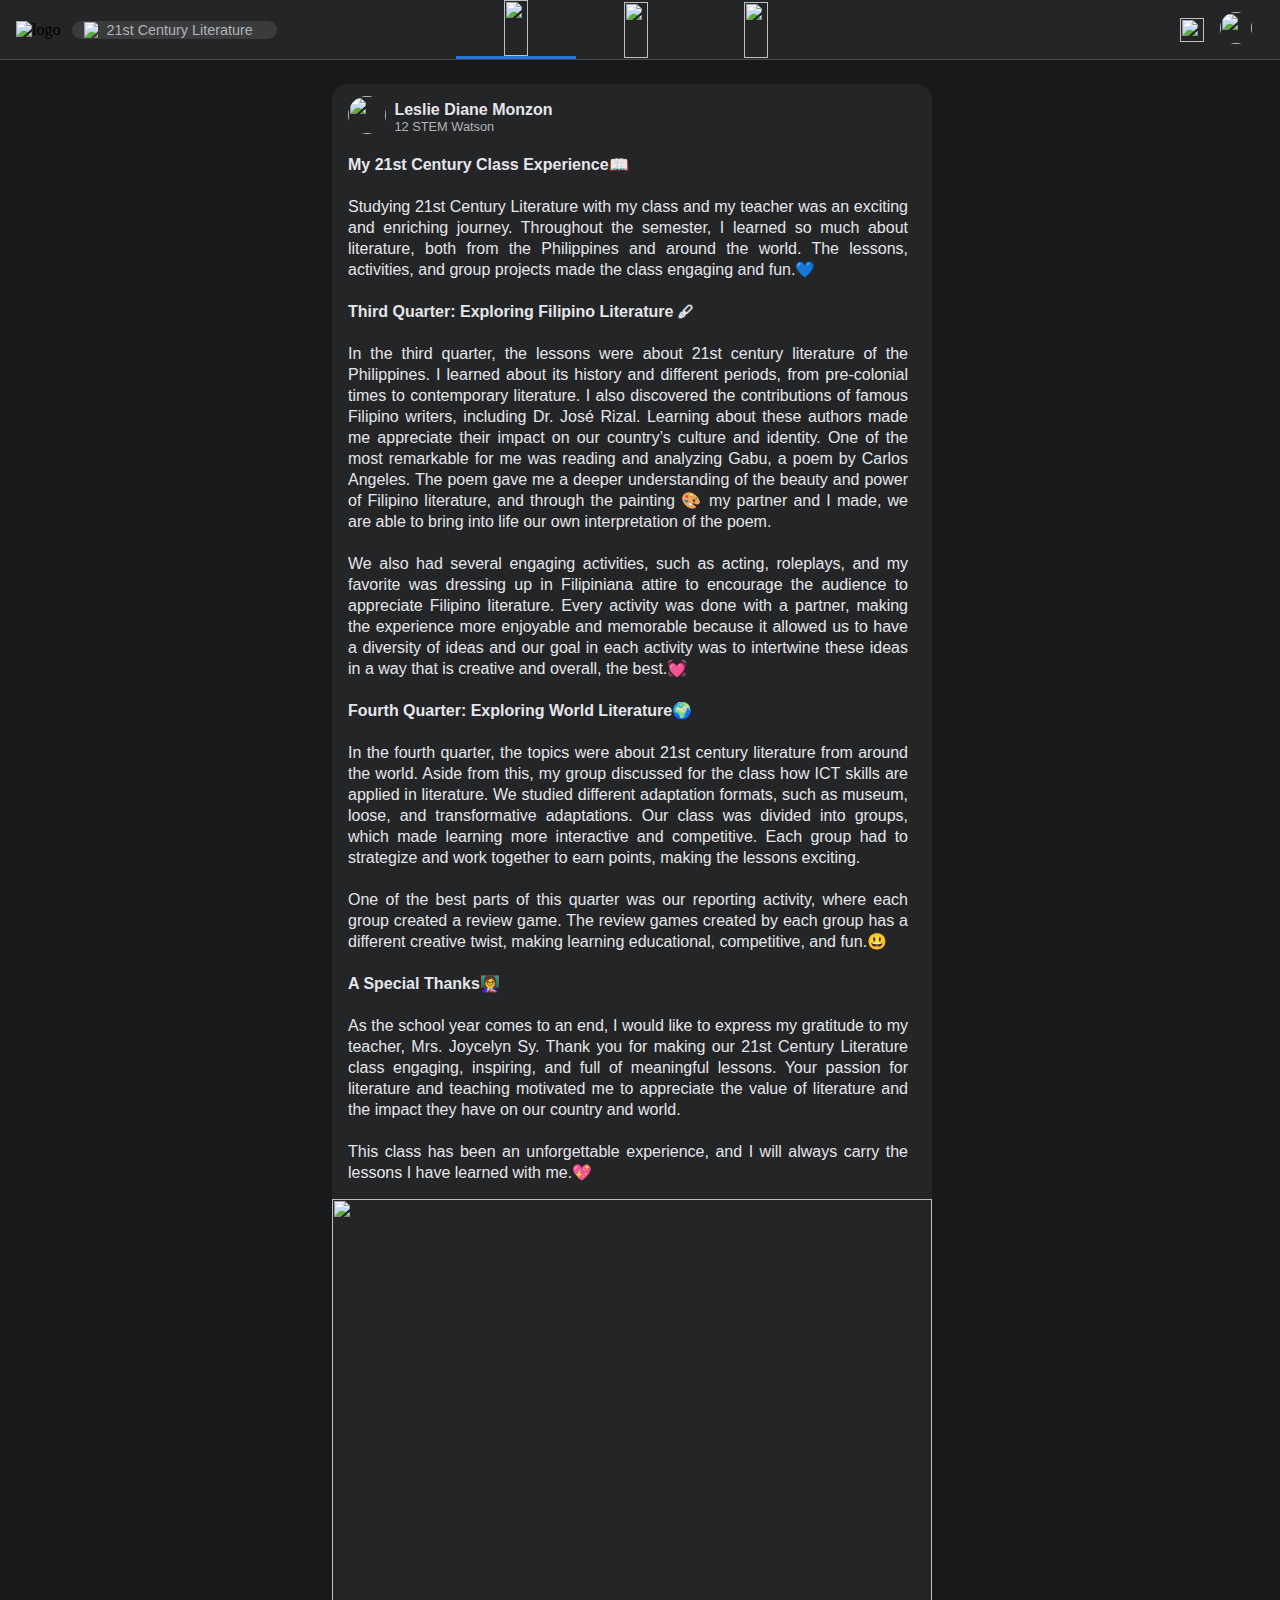
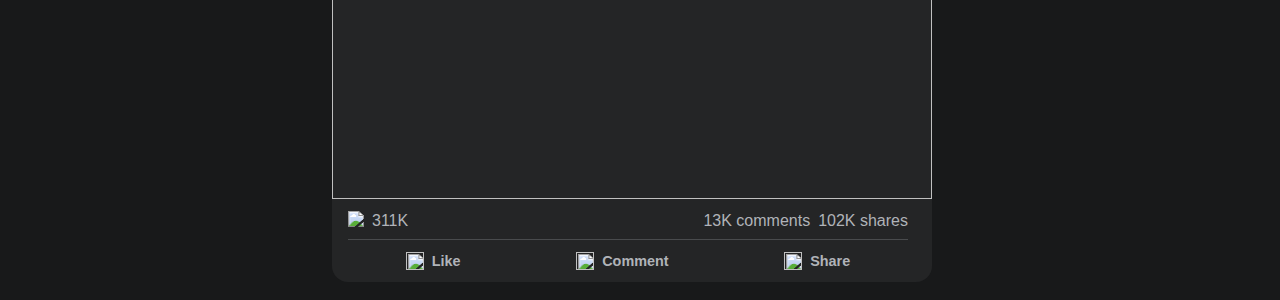
==== index.html @ bcfebc60 "Add files via upload" ====
<!DOCTYPE html>
<html>
    <head>
        <meta name =”robots” content=”noindex”>

        <meta charset="utf-8">
        <meta http-equiv="X-UA-Compatible" content="IE=edge">
        <title>My 21st Century Literature Experience | By Leslie Monzon | Watson</title>
        <meta name="viewport" content="width=device-width, initial-scale=1">
        <link rel="stylesheet" href="./styles.css">
    </head>
    <body bgcolor="#18191A">

        <!-- ============================================= -->
        <!--                     HEADER                    -->
        <!-- ============================================= -->

        <header id="header">
            <div class="container">
                <div class="left-container">
                    <picture>
                        <img src="./Images/logo.svg" alt="logo" width="38" height="38">
                    </picture>
                    <div class="search-bar">
                        <img src="./Images/search.svg" width="14px">
                        <h5>21st Century Literature&nbsp;&nbsp;&nbsp;</h5>
                    </div>
                </div>

                <div class="middle-container">
                    <img src="./Images/home.svg" width="24px" class="button" id="home">
                    <img src="./Images/watch.svg" width="24px" class="button">
                    <img src="./Images/games.svg" width="24px" class="button">
                </div>

                <div class="right-container">
                    <img src="./Images/hamburger.svg" width="24px" height="24px">
                    <picture>
                        <img class="profile" src="./Images/profile.jpg" width="32px" height="32px">
                    </picture>
                </div>
            </div>
        </header>

        <main id="main">

            <!-- ============================================= -->
            <!--                     STEPS                     -->
            <!-- ============================================= -->

            <section id="steps">
                <div class="container">
                    <div class="card-container">
                        <div class="card" id="card-1">
                            <div class="card-top">
                                <div class="flex-container">
                                    <div class="info-container">
                                        <picture>
                                            <img class="profile" src="./Images/profile.jpg" width="38.4px" height="38.4px">
                                        </picture>
                                        <div class="text-container">
                                            <h1>
                                                Leslie Diane Monzon
                                            </h1>
                                            <div class="subtitle-container">
                                                <h2>12 STEM Watson</h2>
                                            </div>
                                        </div>
                                    </div>
                                    <div class="button-container">
                                        <picture>
                                            <img src="./Images/dots.svg" width="16px" height="16px">
                                        </picture>
                                        <picture>
                                            <img src="./Images/cross.svg" width="16px" height="16px">
                                        </picture>
                                    </div>
                                </div>
                                <p class="step-description">
                                    <b>My 21st Century Class Experience&#128214;</b>
                                    <br><br>
                                    Studying 21st Century Literature with my class and my teacher was an exciting and enriching journey. Throughout the semester, I learned so much about literature, both from the Philippines and around the world. The lessons, activities, and group projects made the class engaging and fun.&#x1F499;
                                    <br><br>
                                    <b>Third Quarter: Exploring Filipino Literature &#x1F58B;</b>
                                    <br><br>
                                    In the third quarter, the lessons were about 21st century literature of the Philippines. I learned about its history and different periods, from pre-colonial times to contemporary literature. I also discovered the contributions of famous Filipino writers, including Dr. José Rizal. Learning about these authors made me appreciate their impact on our country’s culture and identity.
                                    One of the most remarkable for me was reading and analyzing Gabu, a poem by Carlos Angeles. The poem gave me a deeper understanding of the beauty and power of Filipino literature, and through the painting &#x1F3A8; my partner and I made, we are able to bring into life our own interpretation of the poem.
                                    <br><br>
                                    We also had several engaging activities, such as acting, roleplays, and my favorite was dressing up in Filipiniana attire to encourage the audience to appreciate Filipino literature. Every activity was done with a partner, making the experience more enjoyable and memorable because
                                    it allowed us to have a diversity of ideas and our goal in each activity was to intertwine these ideas in a way that is creative and overall, the best.&#x1F493;
                                    <br><br>
                                    <b>Fourth Quarter: Exploring World Literature&#x1F30D;</b>
                                    <br><br>
                                    In the fourth quarter, the topics were about  21st century literature from around the world. Aside from this, my group discussed for the class how ICT skills are applied in literature. We studied different adaptation formats, such as museum, loose, and transformative adaptations. Our class was divided into groups, which made learning more interactive and competitive. Each group had to strategize and work together to earn points, making the lessons exciting.
                                    <br><br>
                                    One of the best parts of this quarter was our reporting activity, where each group created a review game. The review games created by each group has a different creative twist, making learning educational, competitive, and fun.&#x1F603;
                                    <br><br>
                                    <b>A Special Thanks&#x1F469;&#x200D;&#x1F3EB;</b>
                                    <br><br>
                                    As the school year comes to an end, I would like to express my gratitude to my teacher, Mrs. Joycelyn Sy. Thank you for making our 21st Century Literature class engaging, inspiring, and full of meaningful lessons. Your passion for literature and teaching motivated me to appreciate the value of literature and the impact they have on our country and world.
                                    <br><br>
                                    This class has been an unforgettable experience, and I will always carry the lessons I have learned with me.&#x1F496;

                                </p>
                            </div>
                            <picture>
                                <img src="./Images/sand-the-pieces.jpg" width="600px" height="600px">
                            </picture>
                            <div class="card-bottom">
                                <div class="info-container">
                                    <div class="react-container">
                                        <picture>
                                            <img src="./Images/reacts.png" width="56px">
                                        </picture>
                                        <h3>311K</h3>
                                    </div>
                                    <div class="text-container">
                                        <h3>13K comments</h3>
                                        <h3>102K shares</h3>
                                    </div>
                                </div>
                                <div class="button-container">
                                    <div class="button">
                                        <img src="./Images/like.svg" width="18px" height="18px">
                                        <h4>Like</h4>
                                    </div>
                                    <div class="button">
                                        <img src="./Images/comment.svg" width="18px" height="18px">
                                        <h4>Comment</h4>
                                    </div>
                                    <div class="button">
                                        <img src="./Images/share.svg" width="18px" height="18px">
                                        <h4>Share</h4>
                                    </div>
                                </div>
                            </div>
                        </div><br>

                    </div>
                </div>
            </section>



        </main>
    </body>
</html>
---- styles.css ----
body {
    padding: 0;
    margin: 0;
    overflow-x: hidden;
}

h1 {
    font-family: 'Segoe UI', Tahoma, Geneva, Verdana, sans-serif;
    font-size: 1em;
    color: #E4E6EB;
    margin: 0;
}

h2 {
    font-family: 'Segoe UI', Tahoma, Geneva, Verdana, sans-serif;
    font-size: 0.8em;
    font-weight: 400;
    color: #B0B3B8;
    margin: 0;
}

h3 {
    font-family: 'Segoe UI', Tahoma, Geneva, Verdana, sans-serif;
    font-size: 1em;
    font-weight: 400;
    color: #B0B3B8;
    margin: 0;
}

h4 {
    font-family: 'Segoe UI', Tahoma, Geneva, Verdana, sans-serif;
    font-size: 0.9em;
    color: #B0B3B8;
    margin: 0;
}

h5 {
    font-family: 'Segoe UI', Tahoma, Geneva, Verdana, sans-serif;
    font-size: 0.9em;
    margin: 0;
    font-weight: 400;
    color: #B0B3B8;

}

p {
    font-family: 'Segoe UI', Tahoma, Geneva, Verdana, sans-serif;
    font-size: 1em;
    font-weight: 400;
    color: #E4E6EB;
    margin: 0;

    line-height: 21px;
    text-align: justify;
}

#main {
    width: 100vw;
    margin: 0 calc((100vw - 616px) / 2);
}

#header {
    position: sticky;
    top: 0;
    width: 100vw;
    margin: 0;
    background-color: #242526;
    border-bottom: 1px solid #494b4d;
}

#header .container {
    display: flex;
    flex-direction: row;
    align-items: center;
    justify-content: space-between;
}

#header .left-container {
    display: flex;
    flex-direction: row;
    gap: 0.75em;
    padding: 0.5em 1em;
}

#header .search-bar {
    display: flex;
    flex-direction: row;
    align-items: center;
    background-color: #3A3B3C;
    border-radius: 24px;
    padding: 0 0.75em;
    gap: 0.5em;
}

#header .middle-container {
    display: flex;
    flex-direction: row;
    align-items: center;
    width: 560px;
}

#header .middle-container .button {
    height: 56px;
    padding: 0 3em;
}

#header #home {
    height: 56px;
    width: 24px;
    border-bottom: #2374E1 solid 3.5px;
}

#header .right-container {
    display: flex;
    gap: 1em;
    align-items: center;
    width: 100px;
}

#header .profile {
    border-radius: 32px;
}

#steps .card {
    background-color: #242526;
    margin-top: 1.5em;
    border-radius: 1em;
    width: 600px;
}

#steps .card-top {
    padding: 0.75em 1.5em 0.5em 1em;
}

#steps .card-top .flex-container {
    display: flex;
    flex-direction: row;
    align-items: center;
    justify-content: space-between;
}

#steps .card-top .info-container {
    display: flex;
    flex-direction: row;
    gap: 0.5em;
    align-items: center;
}
#steps .card-top .subtitle-container {
    display: flex;
    flex-direction: row;
    align-items: center;
    gap: 0.25em;
}

#steps .card-top .button-container {
    display: flex;
    gap: 1em;
}

#steps .card-top p {
    margin-top: 1em;
    margin-bottom: 0.5em;
}

#steps .card-bottom {
    padding: 0.5em 1.5em 0.5em 1em;
}

#steps .card-bottom .info-container {
    display: flex;
    justify-content: space-between;
    padding-bottom: 0.5em;
    border-bottom: 1px solid #494b4d;
}
#steps .card-bottom .text-container, #steps .card-bottom .react-container {
    display: flex;
    gap: 0.5em;
    align-items: center;
}

#steps .card-bottom .button-container {
    display: flex;
    justify-content: space-around;
    margin-top: 0.75em;
    margin-bottom: 0.25em;
}

#steps .card-bottom .button {
    display: flex;
    gap: 0.5em;
    align-items: center;
}

.profile {
    border-radius: 38.4px;
}
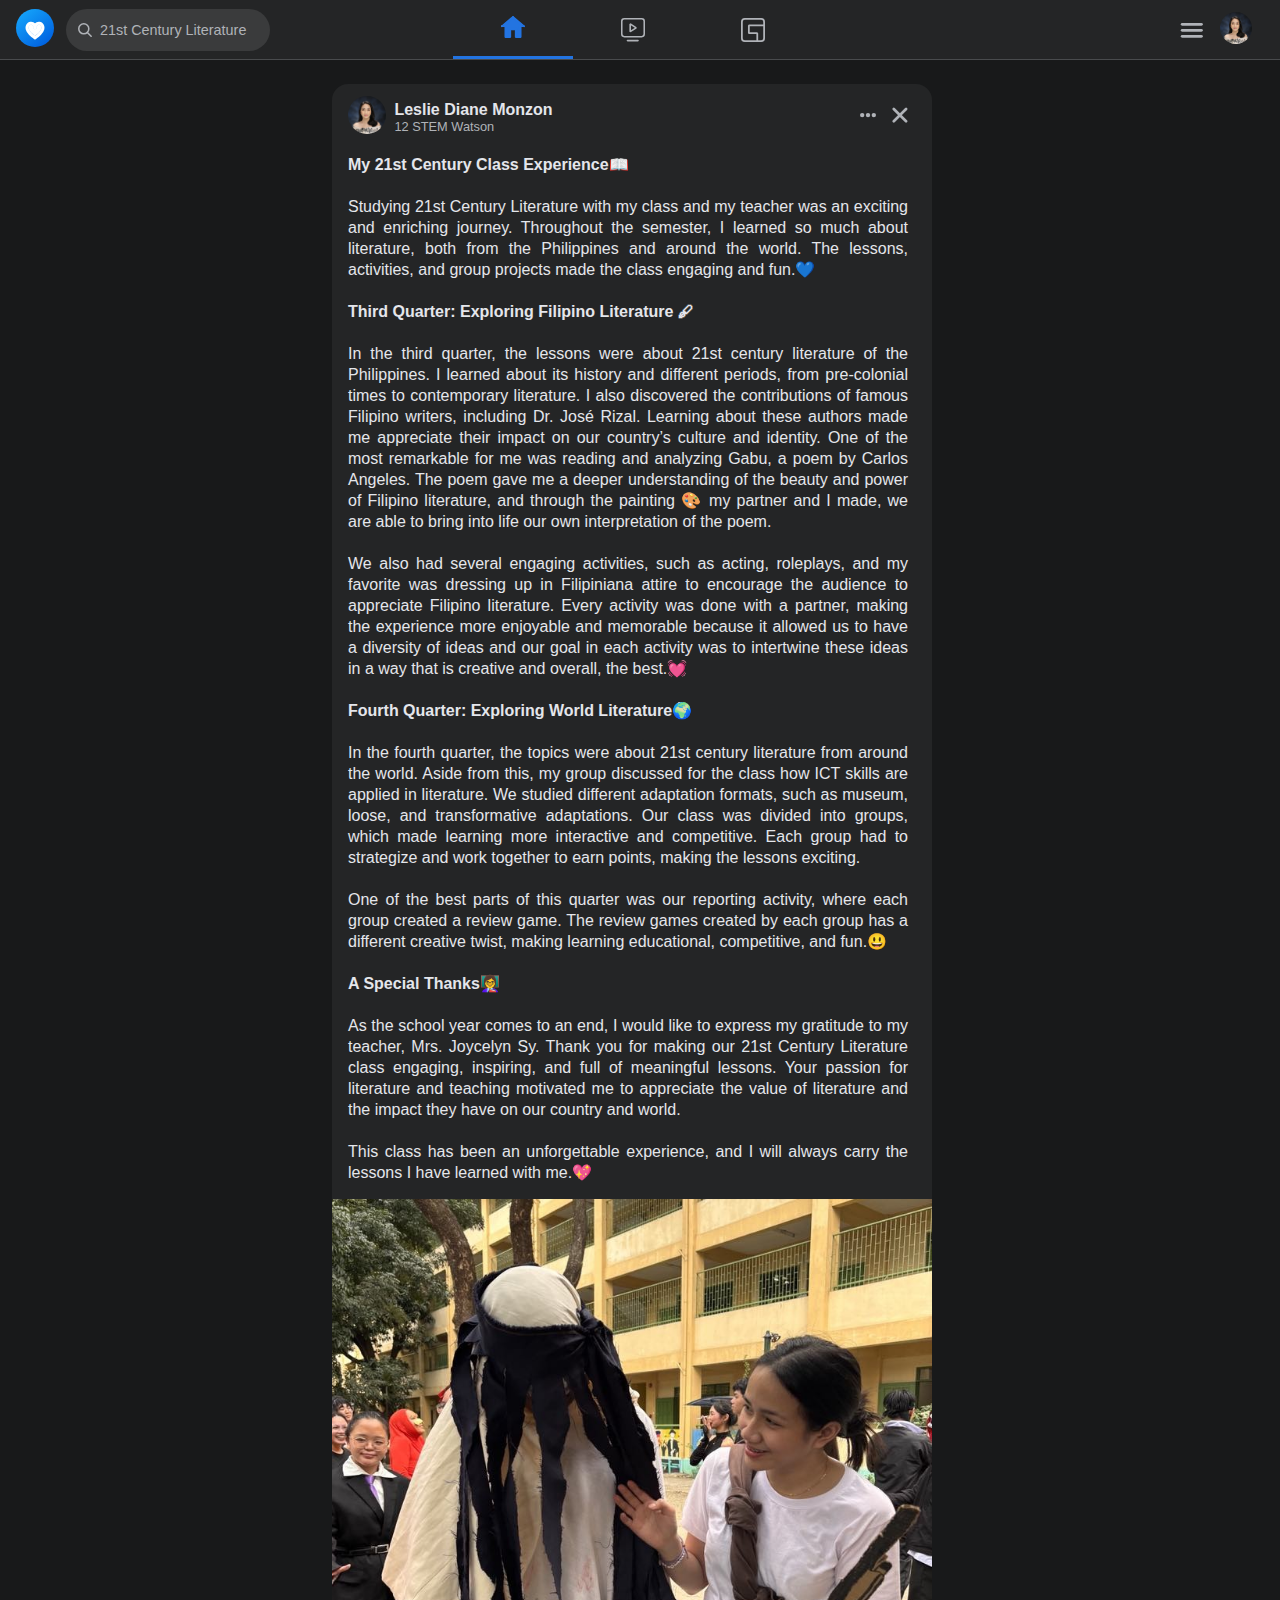
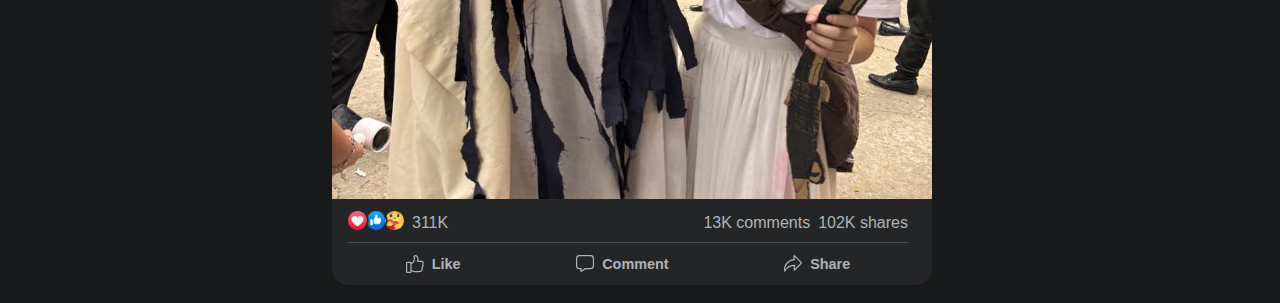
==== commit 7d565dd8: "init" ====
--- a/index.html
+++ b/index.html
@@ -4,6 +4,8 @@
         <meta name =”robots” content=”noindex”>
 
         <meta charset="utf-8">
+        <meta name="viewport" content="width=device-width,
+        initial-scale=1">
         <meta http-equiv="X-UA-Compatible" content="IE=edge">
         <title>My 21st Century Literature Experience | By Leslie Monzon | Watson</title>
         <meta name="viewport" content="width=device-width, initial-scale=1">
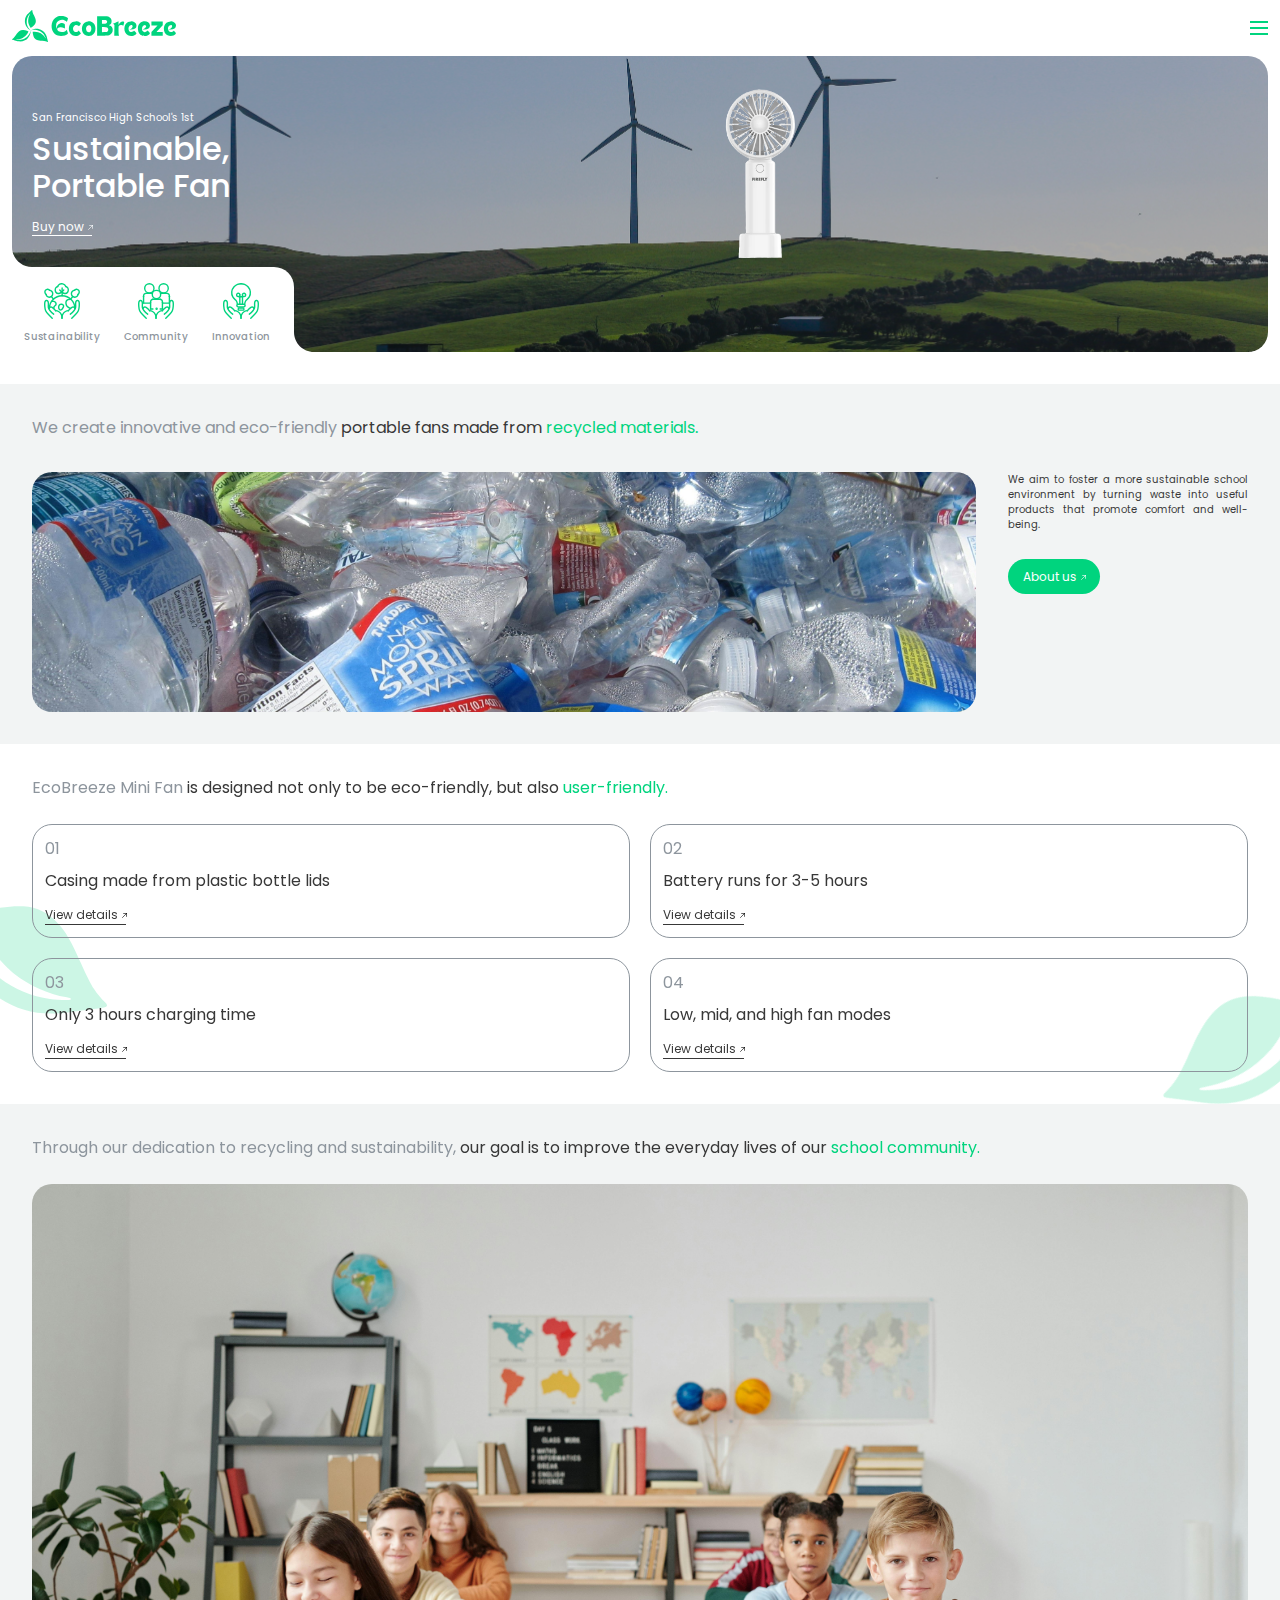
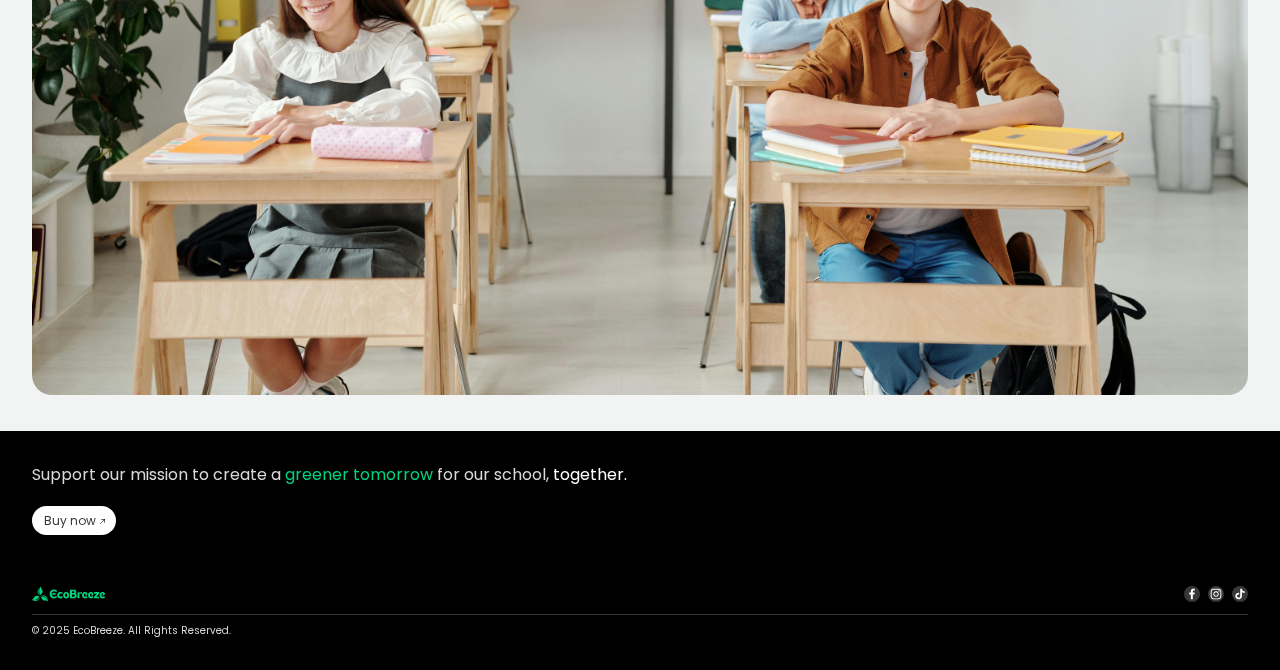
==== commit 7fef1d86: "replacewith ecobreeze" ====
--- a/index.html
+++ b/index.html
@@ -1,149 +1,264 @@
 <!DOCTYPE html>
-<html>
+<html lang="en">
     <head>
-        <meta name =”robots” content=”noindex”>
-
-        <meta charset="utf-8">
+        <meta charset="UTF-8">
+        <meta http-equiv="X-UA-Compatible" content="IE=edge">
         <meta name="viewport" content="width=device-width,
         initial-scale=1">
-        <meta http-equiv="X-UA-Compatible" content="IE=edge">
-        <title>My 21st Century Literature Experience | By Leslie Monzon | Watson</title>
-        <meta name="viewport" content="width=device-width, initial-scale=1">
-        <link rel="stylesheet" href="./styles.css">
+
+        <!-- ============================================= -->
+        <!--                 WEBSITE INFO                  -->
+        <!-- ============================================= -->
+
+        <link rel="canonical" href="homepageurl">
+        <meta name="description" content="EcoBreeze is a sustainable and portable fan made by students from San Francisco High School, Quezon City.">
+        <title>EcoBreeze | Sustainable and Portable Fan | San Francisco High School</title>
+
+        <!-- ============================================= -->
+        <!--                   OPEN GRAPH                  -->
+        <!-- ============================================= -->
+
+        <meta property="og:title" content="EcoBreeze | Sustainable and Portable Fan | San Francisco High School" />
+        <meta property="og:description" content="EcoBreeze is a sustainable and portable fan made by students from San Francisco High School, Quezon City." />
+        <meta property="og:type" content="website" />
+        <meta property="og:url" content="https://lesleydiane.github.io" />
+        <meta property="og:image" content="https://lesleydiane.github.io/Images/logo-green.svg" />
+
+        <!-- ============================================= -->
+        <!--                   FAVICONS                    -->
+        <!-- ============================================= -->
+
+        <link rel="icon" type="image/png" href="./Images/Favicon/favicon-96x96.png" sizes="96x96" />
+        <link rel="icon" type="image/svg+xml" href="./Images/Favicon/favicon.svg" />
+        <link rel="shortcut icon" href="./Images/Favicon/favicon.ico" />
+        <link rel="apple-touch-icon" sizes="180x180" href="./Images/Favicon/apple-touch-icon.png" />
+        <meta name="apple-mobile-web-app-title" content="EcoBreeze" />
+        <link rel="manifest" href="./Images/Favicon/site.webmanifest" />
+
+        <!-- ============================================= -->
+        <!--                   STYLESHEETS                 -->
+        <!-- ============================================= -->
+
+        <link rel="stylesheet" href="./Styles/root.css">
+        <link rel="stylesheet" href="./Styles/home.css">
+
+        <!-- ============================================= -->
+        <!--                     PRELOAD                   -->
+        <!-- ============================================= -->
+        <link rel="preload" as="font" type="font/woff2" href="./Fonts/poppins-v22-latin-500.woff2" crossorigin>
+        <link rel="preload" as="font" type="font/woff2" href="./Fonts/poppins-v22-latin-regular.woff2" crossorigin>
+
     </head>
-    <body bgcolor="#18191A">
+    <body>
+
+        <a class="skip-main button-2" aria-label="skip to main content" href="#main">Click To Skip To Main</a>
 
         <!-- ============================================= -->
         <!--                     HEADER                    -->
         <!-- ============================================= -->
 
         <header id="header">
-            <div class="container">
-                <div class="left-container">
-                    <picture>
-                        <img src="./Images/logo.svg" alt="logo" width="38" height="38">
-                    </picture>
-                    <div class="search-bar">
-                        <img src="./Images/search.svg" width="14px">
-                        <h5>21st Century Literature&nbsp;&nbsp;&nbsp;</h5>
-                    </div>
-                </div>
-
-                <div class="middle-container">
-                    <img src="./Images/home.svg" width="24px" class="button" id="home">
-                    <img src="./Images/watch.svg" width="24px" class="button">
-                    <img src="./Images/games.svg" width="24px" class="button">
-                </div>
-
-                <div class="right-container">
-                    <img src="./Images/hamburger.svg" width="24px" height="24px">
-                    <picture>
-                        <img class="profile" src="./Images/profile.jpg" width="32px" height="32px">
-                    </picture>
-                </div>
-            </div>
+                <a id="logo" href="./index.html" aria-label="go to home page">
+                    <img aria-hidden="true" decoding="async" src="./Images/logo-black-title.svg" alt="EcoBreeze" height="36">
+                </a>
+                <div class="flex-container">
+                      <nav id="navbar">
+                            <ul class="links-list">
+                                <li><a class="link active" href="./index.html" aria-label="Go to home page"><h2>Home</h2></a></li>
+                                <li><a class="link" href="./about.html" aria-label="Go to about page"><h2>About Us</h2></a></li>
+                                <li><a class="link" href="./product.html" aria-label="Go to product page"><h2>Our Product</h2></a></li>
+                                <li><a class="link" href="./contact.html" aria-label="Go to contact page"><h2>Contact Us</h2></a></li>
+                            </ul>
+                            <a class="button-4" href="*todo*" aria-label="click to buy ecobreeze fan now">Buy now
+                                <img class="arrow" aria-hidden="true" decoding="async" src="./Images/button-arrow-white.svg" height="5">
+                            </a>
+                      </nav>
+                    <a class="hamburger-menu" role="button" aria-label="open the menu">
+                        <span class="hamburger-spring" aria-hidden="true"></span>
+                    </a>
+                </div>
         </header>
 
         <main id="main">
 
-            <!-- ============================================= -->
-            <!--                     STEPS                     -->
-            <!-- ============================================= -->
-
-            <section id="steps">
+        <!-- ============================================= -->
+        <!--                    LANDING                    -->
+        <!-- ============================================= -->
+
+        <section id="landing">
+            <div class="background-container">
+                <img aria-hidden="true" src="./Images/ecobreeze-landing-background.jpg" height="296">
+            </div>
+            <div class="container">
+                <div class="flex-container">
+                    <div class="text-container">
+                        <p>San Francisco High School's 1st</p>
+                        <h1>Sustainable, Portable Fan</h1>
+
+                        <a class="button-1" href="*todo*" aria-label="click to buy ecobreeze fan now">Buy now
+                            <img class="arrow" aria-hidden="true" decoding="async" src="./Images/button-arrow-white.svg" height="5">
+                        </a>
+                    </div>
+                    <div class="image-container">
+                        <img class="side-image" aria-hidden="true" src="./Images/ecobreeze-mini-fan.png" height="170">
+                    </div>
+                </div>
+
+                <div class="core-values-container">
+                    <div class="card">
+                        <img aria-hidden="true" src="./Images/sustainability-green.svg" height="36">
+                        <h3>Sustainability</h3>
+                    </div>
+                    <div class="card">
+                        <img aria-hidden="true" src="./Images/community-green.svg" height="36">
+                        <h3>Community</h3>
+                    </div>
+                    <div class="card">
+                        <img aria-hidden="true" src="./Images/innovation-green.svg" height="36">
+                        <h3>Innovation</h3>
+                    </div>
+
+                    <div class="clippy-container">
+                        <img class="clippy-left" aria-hidden="true" src="./Images/landing-clippy.svg" height="20">
+                        <img class="clippy-right" aria-hidden="true" src="./Images/landing-clippy.svg" height="20">
+                    </div>
+                </div>
+            </div>
+        </section>
+
+        <!-- ============================================= -->
+        <!--                     ABOUT                     -->
+        <!-- ============================================= -->
+
+        <section id="about">
+            <div class="container">
+                <h2>We create innovative and eco-friendly <span class="dark-text">portable fans made from</span> <span class="green-text">recycled materials.</span></h2>
+
+                <div class="flex-container">
+
+                    <img class="side-image" aria-hidden="true" src="./Images/plastic-bottle-waste.jpg" height="120">
+
+                    <div class="text-container">
+                        <p>We aim to foster a more sustainable school environment by turning waste into useful products that promote comfort and well-being.</p>
+
+                        <a class="button-2" href="./about.html" aria-label="click to buy ecobreeze fan now">About us
+                            <img class="arrow" aria-hidden="true" decoding="async" src="./Images/button-arrow-white.svg" height="5">
+                        </a>
+                    </div>
+                </div>
+            </div>
+        </section>
+
+        <!-- ============================================= -->
+        <!--                   FEATURES                    -->
+        <!-- ============================================= -->
+
+        <section id="features">
+            <div class="background-container">
+                <img id="leaf-1" decoding="async" aria-hidden="true" src="./Images/leaf-green.svg" height="180">
+                <img id="leaf-2" decoding="async" aria-hidden="true" src="./Images/leaf-green.svg" height="180">
+            </div>
+            <div class="container">
+                <h2>EcoBreeze Mini Fan<span class="dark-text"> is designed not only to be eco-friendly, but also</span> <span class="green-text">user-friendly.</span></h2>
+
+                <div class="card-container">
+                    <div class="card">
+                        <h2 class="number">01</h2>
+                        <h2 class="text">Casing made from plastic bottle lids</h2>
+                        <a class="button-3" href="*todo*" aria-label="click to view more detials">View details
+                            <img class="arrow" aria-hidden="true" decoding="async" src="./Images/button-arrow-white.svg" height="5">
+                        </a>
+                    </div>
+                    <div class="card">
+                        <h2 class="number">02</h2>
+                        <h2 class="text">Battery runs for 3-5 hours</h2>
+                        <a class="button-3" href="*todo*" aria-label="click to view more detials">View details
+                            <img class="arrow" aria-hidden="true" decoding="async" src="./Images/button-arrow-white.svg" height="5">
+                        </a>
+                    </div>
+                    <div class="card">
+                        <h2 class="number">03</h2>
+                        <h2 class="text">Only 3 hours charging time</h2>
+                        <a class="button-3" href="*todo*" aria-label="click to view more detials">View details
+                            <img class="arrow" aria-hidden="true" decoding="async" src="./Images/button-arrow-white.svg" height="5">
+                        </a>
+                    </div>
+                    <div class="card">
+                        <h2 class="number">04</h2>
+                        <h2 class="text">Low, mid, and high fan modes</h2>
+                        <a class="button-3" href="*todo*" aria-label="click to view more detials">View details
+                            <img class="arrow" aria-hidden="true" decoding="async" src="./Images/button-arrow-white.svg" height="5">
+                        </a>
+                    </div>
+                </div>
+            </div>
+        </section>
+
+        <!-- ============================================= -->
+        <!--                     GOAL                      -->
+        <!-- ============================================= -->
+
+        <section id="goal">
+            <div class="container">
+                <h2>Through our dedication to recycling and sustainability, <span class="dark-text">our goal is to improve the everyday lives of our</span>  <span class="green-text">school community.</span></h2>
+
+                <img aria-hidden="true" decoding="async" src="./Images/san-francisco-high-school-community.jpg" height="140">
+            </div>
+        </section>
+
+
+        </main>
+
+
+        <!-- ============================================= -->
+        <!--                     FOOTER                    -->
+        <!-- ============================================= -->
+            <footer id="footer">
                 <div class="container">
-                    <div class="card-container">
-                        <div class="card" id="card-1">
-                            <div class="card-top">
-                                <div class="flex-container">
-                                    <div class="info-container">
-                                        <picture>
-                                            <img class="profile" src="./Images/profile.jpg" width="38.4px" height="38.4px">
-                                        </picture>
-                                        <div class="text-container">
-                                            <h1>
-                                                Leslie Diane Monzon
-                                            </h1>
-                                            <div class="subtitle-container">
-                                                <h2>12 STEM Watson</h2>
-                                            </div>
-                                        </div>
-                                    </div>
-                                    <div class="button-container">
-                                        <picture>
-                                            <img src="./Images/dots.svg" width="16px" height="16px">
-                                        </picture>
-                                        <picture>
-                                            <img src="./Images/cross.svg" width="16px" height="16px">
-                                        </picture>
-                                    </div>
-                                </div>
-                                <p class="step-description">
-                                    <b>My 21st Century Class Experience&#128214;</b>
-                                    <br><br>
-                                    Studying 21st Century Literature with my class and my teacher was an exciting and enriching journey. Throughout the semester, I learned so much about literature, both from the Philippines and around the world. The lessons, activities, and group projects made the class engaging and fun.&#x1F499;
-                                    <br><br>
-                                    <b>Third Quarter: Exploring Filipino Literature &#x1F58B;</b>
-                                    <br><br>
-                                    In the third quarter, the lessons were about 21st century literature of the Philippines. I learned about its history and different periods, from pre-colonial times to contemporary literature. I also discovered the contributions of famous Filipino writers, including Dr. José Rizal. Learning about these authors made me appreciate their impact on our country’s culture and identity.
-                                    One of the most remarkable for me was reading and analyzing Gabu, a poem by Carlos Angeles. The poem gave me a deeper understanding of the beauty and power of Filipino literature, and through the painting &#x1F3A8; my partner and I made, we are able to bring into life our own interpretation of the poem.
-                                    <br><br>
-                                    We also had several engaging activities, such as acting, roleplays, and my favorite was dressing up in Filipiniana attire to encourage the audience to appreciate Filipino literature. Every activity was done with a partner, making the experience more enjoyable and memorable because
-                                    it allowed us to have a diversity of ideas and our goal in each activity was to intertwine these ideas in a way that is creative and overall, the best.&#x1F493;
-                                    <br><br>
-                                    <b>Fourth Quarter: Exploring World Literature&#x1F30D;</b>
-                                    <br><br>
-                                    In the fourth quarter, the topics were about  21st century literature from around the world. Aside from this, my group discussed for the class how ICT skills are applied in literature. We studied different adaptation formats, such as museum, loose, and transformative adaptations. Our class was divided into groups, which made learning more interactive and competitive. Each group had to strategize and work together to earn points, making the lessons exciting.
-                                    <br><br>
-                                    One of the best parts of this quarter was our reporting activity, where each group created a review game. The review games created by each group has a different creative twist, making learning educational, competitive, and fun.&#x1F603;
-                                    <br><br>
-                                    <b>A Special Thanks&#x1F469;&#x200D;&#x1F3EB;</b>
-                                    <br><br>
-                                    As the school year comes to an end, I would like to express my gratitude to my teacher, Mrs. Joycelyn Sy. Thank you for making our 21st Century Literature class engaging, inspiring, and full of meaningful lessons. Your passion for literature and teaching motivated me to appreciate the value of literature and the impact they have on our country and world.
-                                    <br><br>
-                                    This class has been an unforgettable experience, and I will always carry the lessons I have learned with me.&#x1F496;
-
-                                </p>
-                            </div>
-                            <picture>
-                                <img src="./Images/sand-the-pieces.jpg" width="600px" height="600px">
-                            </picture>
-                            <div class="card-bottom">
-                                <div class="info-container">
-                                    <div class="react-container">
-                                        <picture>
-                                            <img src="./Images/reacts.png" width="56px">
-                                        </picture>
-                                        <h3>311K</h3>
-                                    </div>
-                                    <div class="text-container">
-                                        <h3>13K comments</h3>
-                                        <h3>102K shares</h3>
-                                    </div>
-                                </div>
-                                <div class="button-container">
-                                    <div class="button">
-                                        <img src="./Images/like.svg" width="18px" height="18px">
-                                        <h4>Like</h4>
-                                    </div>
-                                    <div class="button">
-                                        <img src="./Images/comment.svg" width="18px" height="18px">
-                                        <h4>Comment</h4>
-                                    </div>
-                                    <div class="button">
-                                        <img src="./Images/share.svg" width="18px" height="18px">
-                                        <h4>Share</h4>
-                                    </div>
-                                </div>
-                            </div>
-                        </div><br>
-
-                    </div>
-                </div>
-            </section>
-
-
-
-        </main>
+                    <div class="text-container">
+                        <h2>Support our mission to create a <span class="green-text">greener tomorrow</span> for our school, <span class="white-text">together.</span></h2>
+                        <a class="button-4" href="*todo*" aria-label="click to buy ecobreeze fan now">Buy now
+                            <img class="arrow" aria-hidden="true" decoding="async" src="./Images/button-arrow-white.svg" height="5">
+                        </a>
+                    </div>
+
+                    <div class="icon-container">
+                        <div class="flex-container">
+                            <img aria-hidden="true" decoding="async" src="./Images/logo-green-title.svg" alt="EcoBreeze" height="16">
+                        </div>
+
+                        <div class="social-container">
+
+                            <a href="*todo*./facebook.com" aria-label="go to ecobreeze facebook page">
+                                <img aria-hidden="true" decoding="async" src="./Images/facebook-icon.svg" alt="ecobreeze-facebook" height="16">
+                            </a>
+
+                            <a href="*todo*./instagram.com" aria-label="go to ecobreeze instagram profile">
+                                <img aria-hidden="true" decoding="async" src="./Images/instagram-icon.svg" alt="ecobreeze-instagram" height="16">
+                            </a>
+
+                            <a href="*todo*./tiktok.com" aria-label="go to ecobreeze tiktok profile">
+                                <img aria-hidden="true" decoding="async" src="./Images/tiktok-icon.svg" alt="ecobreeze-tiktok" height="16">
+                            </a>
+                        </div>
+                    </div>
+
+                    <div class="credit-container">
+                        <p>© 2025 EcoBreeze. All Rights Reserved.</p>
+                    </div>
+                </div>
+            </footer>
+
+
+
+        <!-- ============================================= -->
+        <!--                    SCRIPTS                    -->
+        <!-- ============================================= -->
+
+        <script src="./Scripts/script.js" async defer></script>
+
     </body>
+
+
+
 </html>--- a/Styles/root.css
+++ b/Styles/root.css
@@ -0,0 +1,472 @@
+/* poppins-regular - latin */
+@font-face {
+  font-display: swap; /* Check https://developer.mozilla.org/en-US/docs/Web/CSS/@font-face/font-display for other options. */
+  font-family: 'Poppins';
+  font-style: normal;
+  font-weight: 400;
+  src: url('../Fonts/poppins-v22-latin-regular.woff2') format('woff2'), /* Chrome 36+, Opera 23+, Firefox 39+, Safari 12+, iOS 10+ */
+       url('../Fonts/poppins-v22-latin-regular.ttf') format('truetype'); /* Chrome 4+, Firefox 3.5+, IE 9+, Safari 3.1+, iOS 4.2+, Android Browser 2.2+ */
+}
+/* poppins-500 - latin */
+@font-face {
+  font-display: swap; /* Check https://developer.mozilla.org/en-US/docs/Web/CSS/@font-face/font-display for other options. */
+  font-family: 'Poppins';
+  font-style: normal;
+  font-weight: 500;
+  src: url('../Fonts/poppins-v22-latin-500.woff2') format('woff2'), /* Chrome 36+, Opera 23+, Firefox 39+, Safari 12+, iOS 10+ */
+       url('../Fonts/poppins-v22-latin-500.ttf') format('truetype'); /* Chrome 4+, Firefox 3.5+, IE 9+, Safari 3.1+, iOS 4.2+, Android Browser 2.2+ */
+}
+
+:root {
+     --font-family-1: 'Poppins', Arial, sans-serif;
+}
+
+:root {
+     --primary-color: #00D47E; /*invert(75%) sepia(46%) saturate(6182%) hue-rotate(114deg) brightness(97%) contrast(106%);*/
+     --light-color-1: #FFFFFF;
+     --light-color-2: #F2F4F4;
+     --dark-color-1: #000000;
+     --dark-color-2: #383838;
+     --neutral-color-1:
+     #8D959D;
+     --neutral-color-2: #D9D9D9;
+}
+
+::-webkit-scrollbar { width: 0px; }
+
+.skip-main {
+     left: -999px;
+     position: absolute;
+     top: auto;
+     width: 1px;
+     height: 1px;
+     z-index: -999;
+}
+
+.skip-main:focus, .skip-main:active {
+     left: auto;
+     top: auto;
+     width: 30%;
+     height: auto;
+     overflow: auto;
+     margin: 10px 35%;
+     text-align: center;
+     z-index: 999;
+}
+
+html, body {
+     overflow-y: scroll;
+     overflow-x: hidden;
+     margin: 0;
+     width: 100vw;
+ }
+
+#header {
+     background: var(--light-color-1);
+
+     position:sticky;
+     top: 0;
+     z-index: 200;
+
+     display: flex;
+     flex-direction: row;
+     align-items: center;
+     justify-content: space-between;
+
+     padding: 0.5em 12px;
+     width: calc(100% - 24px);
+}
+
+#header #logo {
+  z-index: 1000;
+  filter: invert(75%) sepia(46%) saturate(6182%) hue-rotate(114deg) brightness(97%) contrast(106%);
+}
+
+#header #logo.open {
+  filter: invert(100%) sepia(0%) saturate(1714%) hue-rotate(282deg) brightness(108%) contrast(108%);
+}
+
+.hamburger-menu {
+     z-index: 980;
+     position: relative;
+     display: flex;
+     justify-content: center;
+     align-items: center;
+     width: 18px;
+     height: 12px;
+     cursor: pointer;
+     margin: 8px 0;
+ }
+
+ .hamburger-menu .hamburger-spring, .hamburger-menu .hamburger-spring::before, .hamburger-menu .hamburger-spring::after {
+     width: 18px;
+     height: 0.12em;
+     background: var(--primary-color);
+ }
+
+ .hamburger-menu .hamburger-spring::before, .hamburger-menu .hamburger-spring::after {
+     content: '';
+     position: absolute;
+ }
+
+ .hamburger-menu .hamburger-spring::before {
+     transform: translateY(-6px);
+ }
+
+ .hamburger-menu .hamburger-spring::after {
+     transform: translateY(6px);
+ }
+
+ .hamburger-menu:hover .hamburger-spring::after {
+     transform: translateY(6.5px);
+ }
+
+ .hamburger-menu:hover .hamburger-spring::before {
+     transform: translateY(-6.5px);
+ }
+
+ .hamburger-menu.open .hamburger-spring,.hamburger-menu.open .hamburger-spring {
+     background: transparent;
+ }
+
+ .hamburger-menu.open .hamburger-spring::before{
+     transform: rotate(45deg);
+     background: white;
+ }
+
+ .hamburger-menu.open .hamburger-spring::after {
+     transform: rotate(-45deg);
+     background: white;
+ }
+/*
+#header .links-list {
+     display: flex;
+     flex-direction: row;
+     align-items: center;
+     justify-content: center;
+     gap: 1.5em;
+
+     width: 100%;
+     margin: 0;
+     padding: 0;
+
+     list-style-type: none;
+}
+
+#header .links-list li {
+     font-family: var(--font-family-1);
+     font-size: 0.75em;
+     font-weight: 400;
+}
+
+#header .links-list .link {
+     text-decoration: none;
+     color: var(--light-color-2);
+}
+
+#header .links-list .list:hover,
+#header .links-list .list:focus,
+#header .links-list .active {
+     color: var(--light-color-1);
+}*/
+
+#navbar {
+     display: none;
+     visibility: hidden;
+     z-index: 970;
+     position: absolute;
+     left: 0;
+     top: 0;
+     width: 100%;
+     height: 100vh;
+     text-align: center;
+     background: var(--primary-color);
+ }
+
+ #navbar.open {
+     display: flex;
+     visibility: visible;
+     align-items: center;
+     flex-direction: column;
+     justify-content: center;
+ }
+
+ #navbar.open .links-list {
+  flex-direction: column;
+ }
+
+ #navbar ul {
+     padding: 0;
+ }
+
+ #navbar li {
+     list-style-type: none;
+ }
+
+ #navbar li a {
+     padding: 0;
+     position: relative;
+     display: flex;
+     justify-content: center;
+     transition: all .25s ease;
+ }
+
+ #navbar li a:hover h2, #navbar li a.active h2 {
+  text-decoration: underline;
+ }
+
+ #navbar li a {
+     text-decoration: none;
+ }
+
+ #navbar li h2 {
+  color: var(--light-color-1);
+ }
+
+#footer {
+  position: relative;
+     background: var(--dark-color-1);
+   }
+
+   #footer .container {
+    display: flex;
+    flex-direction: column;
+    gap: 0.5em;
+   }
+
+   #footer .icon-container {
+    display: flex;
+    flex-direction: row;
+    justify-content: space-between;
+    align-items: center;
+
+    margin-top: 3em;
+   }
+
+   #footer .social-container {
+    display: flex;
+    flex-direction: row;
+    justify-content: center;
+    align-items: center;
+    gap: 0.5em;
+   }
+
+   #footer .credit-container {
+    border-top: 1px solid var(--dark-color-2);
+    padding-top: 0.5em;
+   }
+
+   #footer h2 {
+    color: var(--neutral-color-2);
+   }
+
+   #footer .credit-container p {
+    color: var(--neutral-color-2);
+   }
+
+   .button-1 {
+     color: var(--light-color-1);
+     background: transparent;
+     border: none;
+     font-family: var(--font-family-1);
+
+     font-size: 0.75em;
+     padding: 0;
+     font-weight: 400;
+     text-align: left;
+
+     text-decoration: none;
+     border-bottom: 1px solid var(--light-color-1);
+   }
+
+   .button-1 .arrow {
+    position: relative;
+    top: -1px;
+    left: 1px;
+   }
+
+   .button-1:hover .arrow,
+   .button-1:focus .arrow {
+     transform: translateX(3px) translateY(-3px);
+   }
+
+   .button-2 {
+     color: var(--light-color-1);
+     background: var(--primary-color);
+     border: none;
+     border-radius: 20px;
+     font-family: var(--font-family-1);
+
+     font-size: 0.75em;
+     padding: 0.75em 1.25em;
+     font-weight: 400;
+     text-align: left;
+
+     text-decoration: none;
+   }
+
+   .button-2 .arrow {
+    position: relative;
+    top: -1px;
+    left: 1px;
+
+   }
+
+   .button-2:hover .arrow,
+   .button-2:focus .arrow {
+     transform: translateX(3px) translateY(-3px);
+   }
+
+   .button-3 {
+     color: var(--dark-color-2);
+     background: transparent;
+     border: none;
+     font-family: var(--font-family-1);
+
+     font-size: 0.75em;
+     padding: none;
+     font-weight: 400;
+     text-align: left;
+
+     text-decoration: none;
+     border-bottom: 1px solid var(--dark-color-2);
+   }
+
+   .button-3 .arrow {
+    position: relative;
+    top: -1px;
+    left: 1px;
+
+    filter: brightness(0%);
+   }
+
+   .button-3:hover .arrow,
+   .button-3:focus .arrow {
+     transform: translateX(3px) translateY(-3px);
+   }
+
+   .button-4 {
+     color: var(--dark-color-2);
+     background: var(--light-color-1);
+     border: none;
+     border-radius: 20px;
+     font-family: var(--font-family-1);
+
+     font-size: 0.75em;
+     padding: 0.5em 1em;
+     font-weight: 400;
+     text-align: left;
+
+     text-decoration: none;
+   }
+
+   .button-4 .arrow {
+    position: relative;
+    top: -1px;
+    left: 1px;
+    filter: brightness(0);
+   }
+
+   .button-4:hover .arrow,
+   .button-4:focus .arrow {
+     transform: translateX(2px) translateY(-2px);
+   }
+
+   .button-5 {
+     color: var(--light-color-1);
+     background: var(--dark-color-2);
+     border: none;
+     border-radius: 50%;
+     font-family: var(--font-family-1);
+
+     font-size: 0.75em;
+     padding: 1em 3em;
+     font-weight: 400;
+     text-align: left;
+
+     text-decoration: none;
+   }
+
+   .button-5 .arrow {
+    position: relative;
+    top: -1px;
+    left: 1px;
+   }
+
+   .button-5:hover .arrow,
+   .button-5:focus .arrow {
+     transform: translateX(3px) translateY(-3px);
+   }
+
+   h1 {
+     font-family: var(--font-family-1);
+     font-weight: 500;
+     text-align: left;
+     color: var(--light-color-1);
+
+     font-size: 32px;
+     line-height: 115%;
+
+     margin: 0;
+   }
+
+   h2 {
+     font-family: var(--font-family-1);
+     font-weight: 400;
+     text-align: left;
+     color: var(--neutral-color-1);
+
+     font-size: 16px;
+     line-height: 150%;
+
+     margin: 0 0 1.5em;
+   }
+
+   h3 {
+     font-family: var(--font-family-1);
+     font-weight: 500;
+     text-align: center;
+     color: var(--light-color-1);
+
+     font-size: 10px;
+     line-height: 115%;
+
+     margin: 0;
+   }
+
+   p {
+     font-family: var(--font-family-1);
+     font-weight: 400;
+     text-align: justify;
+     color: var(--dark-color-2);
+
+     font-size: 10px;
+     line-height: 150%;
+
+     margin: 0;
+   }
+
+   .green-text {
+    color: var(--primary-color);
+   }
+
+   .white-text {
+    color: var(--light-color-1);
+   }
+
+   .dark-text {
+    color: var(--dark-color-2);
+   }
+
+   .container {
+    position: relative;
+     display: block;
+
+     padding: 2em 32px;
+   }
+
+@media screen and (max-width: 720px) {
+}
+@media screen and (min-width: 720px) { }
+@media screen and (min-width: 992px) { }
+@media screen and (min-width: 1200px) { }
--- a/Styles/home.css
+++ b/Styles/home.css
@@ -0,0 +1,197 @@
+#landing {
+    position: relative;
+    height: 296px;
+    margin-bottom: 2em;
+}
+
+#landing .container {
+    position: relative;
+    height: calc(100% - 64px);
+}
+
+#landing .background-container {
+    padding: 0 12px 24px;
+    position: absolute;
+    filter: brightness(70%);
+    z-index: -10;
+}
+
+#landing .background-container img {
+    position: relative;
+    width: calc(100vw - 24px);
+    border-radius: 20px;
+    object-fit: cover;
+}
+
+#landing .flex-container {
+    display: flex;
+    flex-direction: row;
+    align-items: center;
+    position: relative;
+    height: fit-content;
+}
+
+#landing .text-container {
+    position: relative;
+    max-width: 240px;
+    width: 100%;
+    height: 100%;
+}
+
+#landing .text-container p {
+    color: var(--light-color-1);
+}
+
+#landing .text-container h1 {
+    margin: 6px 0 12px 0;
+}
+
+#landing .image-container {
+    flex-grow: 1;
+    display: flex;
+    justify-content: center;
+}
+
+#landing .core-values-container {
+    position: absolute;
+    bottom: 0;
+    left: 0;
+    background-color: var(--light-color-1);
+
+    display: flex;
+    flex-direction: row;
+    justify-content: space-around;
+    align-items: center;
+    gap: 24px;
+    padding: 4px 24px;
+    border-radius: 0 20px 0 0;
+}
+
+#landing .core-values-container .card {
+    display: flex;
+    flex-direction: column;
+    justify-content: center;
+    align-items: center;
+}
+
+#landing .core-values-container .card img {
+    margin: 12px 6px 6px;
+}
+
+#landing .core-values-container h3 {
+    color: var(--neutral-color-1);
+    margin: 6px 0;
+}
+
+#landing .clippy-container {
+    position: absolute;
+    top: -20px;
+    left: 12px;
+    width: 100%;
+    height: calc(100% + 20px);
+}
+
+#landing .clippy-container .clippy-right {
+    position: absolute;
+    bottom: 0;
+    left: calc(100% - 12px);
+}
+
+#about {
+    position: relative;
+    background-color: var(--light-color-2);
+}
+
+#about .flex-container {
+    display: flex;
+    flex-direction: row;
+    justify-content: space-between;
+    align-items: top;
+    gap: 2em;
+
+    margin-top: 2em;
+}
+
+#about .text-container {
+    max-width: 240px;
+}
+
+#about .text-container p {
+    margin-bottom: 3.5em;
+}
+
+#about .side-image {
+    flex-grow: 1;
+    object-fit: cover;
+    position: relative;
+    min-height: 120px;
+    max-height: 240px;
+    height: calc(100vw - 240px - 2em);
+    border-radius: 20px;
+}
+
+#features {
+    position: relative;
+}
+
+#features .background-container {
+    position: absolute;
+    filter: opacity(20%);
+    width: 100vw;
+    height: 100%;
+}
+
+#features .background-container #leaf-1 {
+    transform: scaleY(-1) rotate(50deg);
+    position: absolute;
+    left: -20px;
+    top: 35%;
+}
+
+#features .background-container #leaf-2 {
+    transform: scaleY(-1) scaleX(-1) rotate(50deg);
+    position: absolute;
+    right: -10px;
+    bottom: -10%;
+}
+
+#features .card-container {
+    display: grid;
+    grid-template-columns: repeat(2, minmax(0, 1fr));
+    grid-template-rows: repeat(2, minmax(0, 1fr));
+    grid-column-gap: 20px;
+    grid-row-gap: 20px;
+}
+
+#features .card {
+    position: relative;
+    border: 1px solid var(--neutral-color-1);
+    padding: 12px;
+    border-radius: 20px;
+}
+
+#features .card .text {
+    color: var(--dark-color-2);
+    margin-bottom: 2em;
+}
+
+#features .card .number {
+    margin-bottom: 0.5em;
+}
+
+#features .card .button-3 {
+    position: absolute;
+    bottom: 12px;
+}
+
+#goal {
+    position: relative;
+    background-color: var(--light-color-2);
+}
+
+#goal img {
+    position: relative;
+    border-radius: 20px;
+    width: 100%;
+    height: auto;
+}